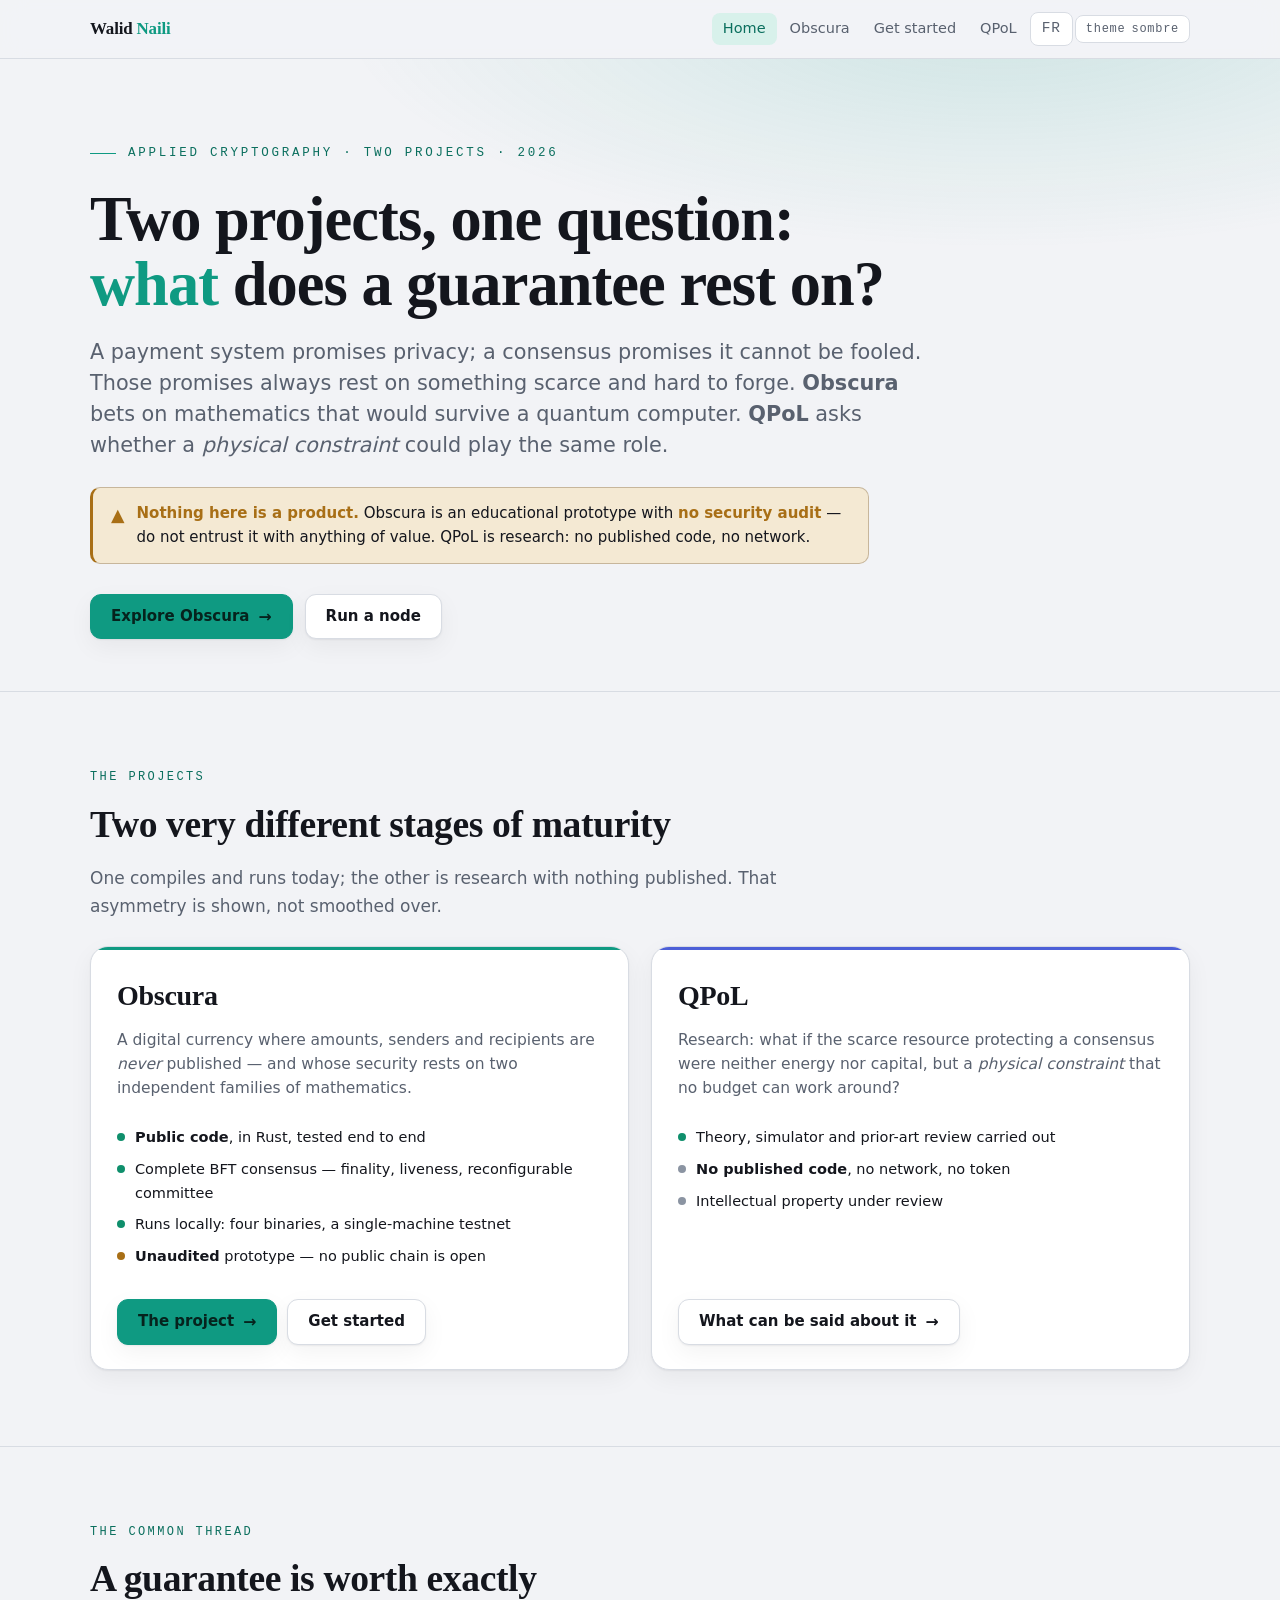
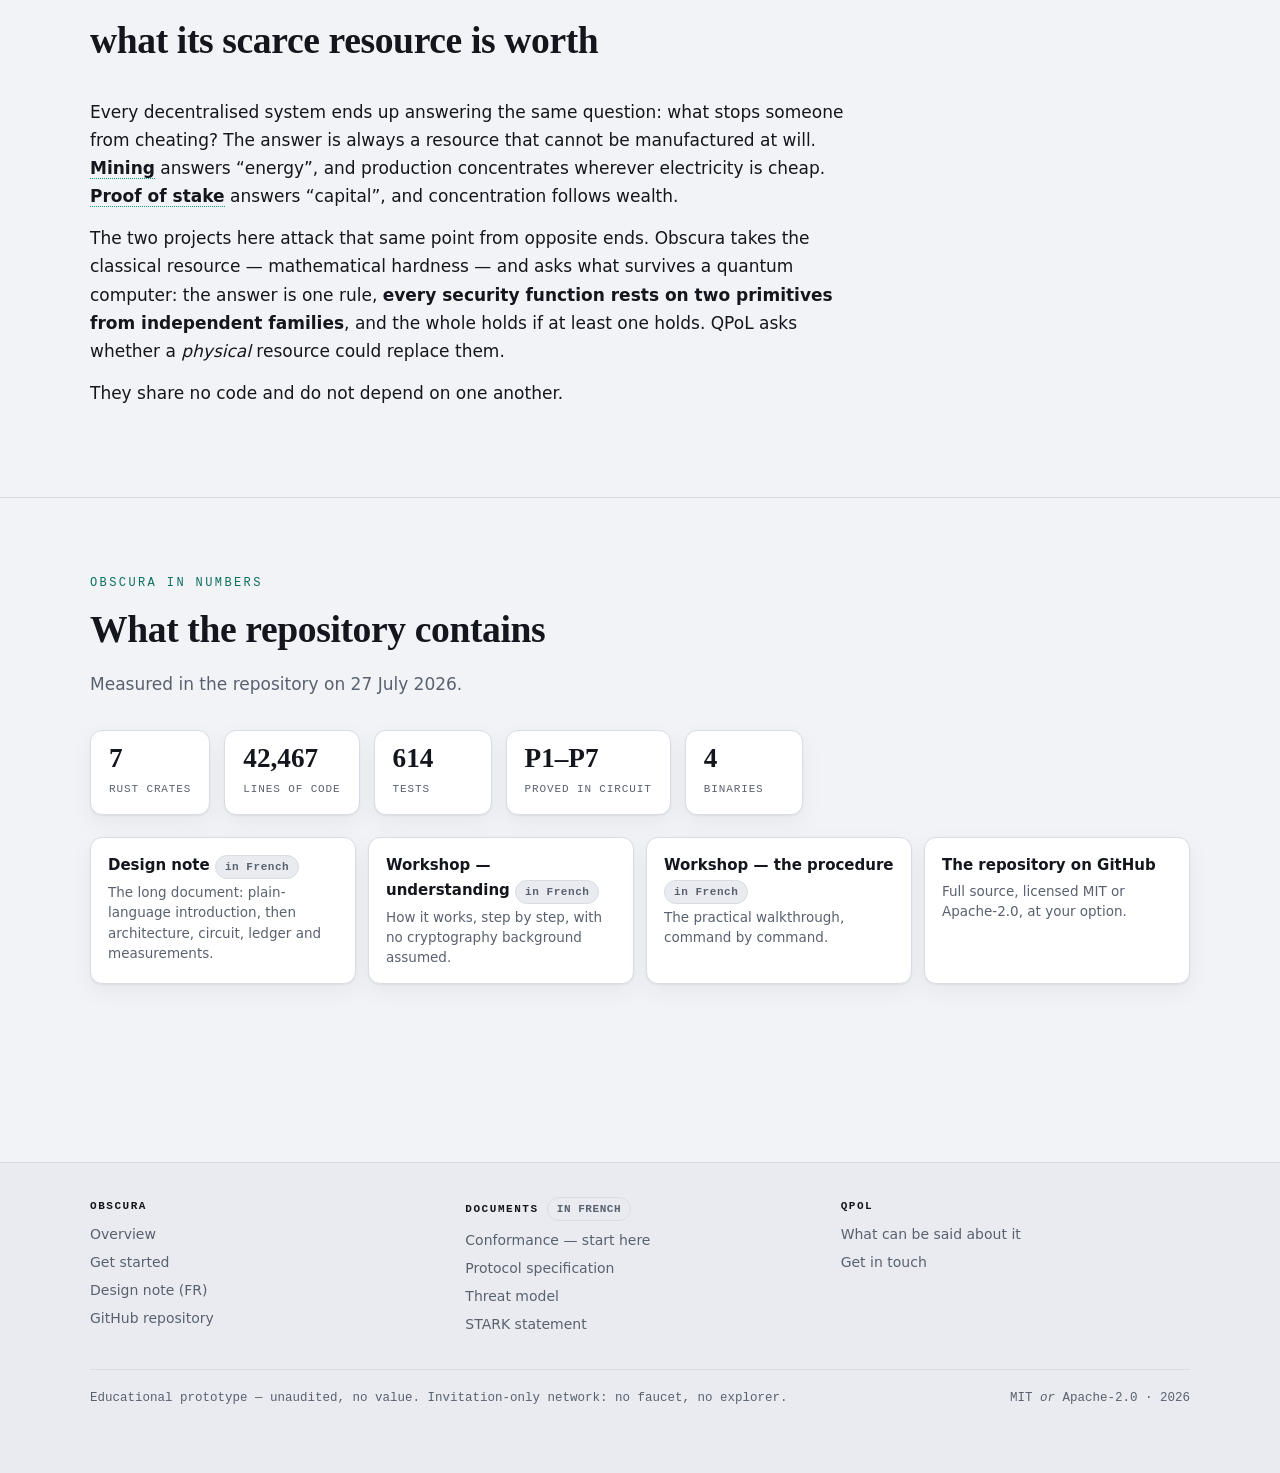
==== docs/en/index.html @ 3b799d0d "feat(site): version anglaise et bascule de langue Quatre pages en/ (index, obscura, start, qpol) et " ====
<!doctype html>
<html lang="en">
<head>
<meta charset="utf-8">
<meta name="viewport" content="width=device-width, initial-scale=1">
<title>Walid Naili — Obscura &amp; QPoL, applied cryptography</title>
<meta name="description" content="Two applied-cryptography projects: Obscura, a prototype post-quantum currency designed for privacy (Rust, public code); QPoL, research into the scarce resource that protects a consensus.">
<meta name="color-scheme" content="light dark">
<link rel="alternate" hreflang="fr" href="../index.html">
<link rel="alternate" hreflang="en" href="index.html">
<link rel="stylesheet" href="../assets/site.css">
</head>
<body>

<a class="skip" href="#content">Skip to content</a>

<div class="topbar">
  <div class="shell">
    <a class="brand" href="index.html">Walid <span>Naili</span></a>
    <nav class="topnav" aria-label="Main navigation">
      <a href="index.html" aria-current="page">Home</a>
      <a href="obscura.html">Obscura</a>
      <a href="start.html">Get started</a>
      <a href="qpol.html">QPoL</a>
      <a class="ctrl" href="../index.html" hreflang="fr" lang="fr">FR</a>
      <button type="button" class="ctrl" data-theme-toggle aria-pressed="false">
        theme <span data-theme-label>dark</span>
      </button>
    </nav>
  </div>
</div>

<header class="hero">
  <div class="shell">
    <p class="eyebrow rise">Applied cryptography &middot; Two projects &middot; 2026</p>
    <h1 class="title serif rise">Two projects, one question: <em>what</em> does a guarantee rest on?</h1>
    <p class="lede rise">
      A payment system promises privacy; a consensus promises it cannot be fooled. Those
      promises always rest on something scarce and hard to forge. <strong>Obscura</strong>
      bets on mathematics that would survive a quantum computer. <strong>QPoL</strong> asks
      whether a <em>physical constraint</em> could play the same role.
    </p>
    <div class="warn rise">
      <span class="ico" aria-hidden="true">▲</span>
      <p>
        <strong>Nothing here is a product.</strong> Obscura is an educational prototype with
        <strong>no security audit</strong> — do not entrust it with anything of value.
        QPoL is research: no published code, no network.
      </p>
    </div>
    <div class="cta-row rise">
      <a class="btn primary" href="obscura.html">Explore Obscura <span class="arr" aria-hidden="true">→</span></a>
      <a class="btn" href="start.html">Run a node</a>
    </div>
  </div>
</header>

<main id="content">

<section class="band">
  <div class="shell">
    <div class="band-head">
      <div class="k">The projects</div>
      <h2 class="serif">Two very different stages of maturity</h2>
      <p class="sub">
        One compiles and runs today; the other is research with nothing published.
        That asymmetry is shown, not smoothed over.
      </p>
    </div>

    <div class="projects">

      <article class="project">
        <h3 class="serif">Obscura</h3>
        <p class="tagline">
          A digital currency where amounts, senders and recipients are <em>never</em>
          published — and whose security rests on two independent families of mathematics.
        </p>
        <ul class="facts">
          <li><span class="dot done" aria-hidden="true"></span><span><strong>Public code</strong>, in Rust, tested end to end</span></li>
          <li><span class="dot done" aria-hidden="true"></span><span>Complete BFT consensus — finality, liveness, reconfigurable committee</span></li>
          <li><span class="dot done" aria-hidden="true"></span><span>Runs locally: four binaries, a single-machine testnet</span></li>
          <li><span class="dot attn" aria-hidden="true"></span><span><strong>Unaudited</strong> prototype — no public chain is open</span></li>
        </ul>
        <div class="foot">
          <a class="btn primary" href="obscura.html">The project <span class="arr" aria-hidden="true">→</span></a>
          <a class="btn" href="start.html">Get started</a>
        </div>
      </article>

      <article class="project qpol-scope">
        <h3 class="serif">QPoL</h3>
        <p class="tagline">
          Research: what if the scarce resource protecting a consensus were neither energy
          nor capital, but a <em>physical constraint</em> that no budget can work around?
        </p>
        <ul class="facts">
          <li><span class="dot done" aria-hidden="true"></span><span>Theory, simulator and prior-art review carried out</span></li>
          <li><span class="dot todo" aria-hidden="true"></span><span><strong>No published code</strong>, no network, no token</span></li>
          <li><span class="dot todo" aria-hidden="true"></span><span>Intellectual property under review</span></li>
        </ul>
        <div class="foot">
          <a class="btn" href="qpol.html">What can be said about it <span class="arr" aria-hidden="true">→</span></a>
        </div>
      </article>

    </div>
  </div>
</section>

<section class="band">
  <div class="shell">
    <div class="band-head">
      <div class="k">The common thread</div>
      <h2 class="serif">A guarantee is worth exactly what its scarce resource is worth</h2>
    </div>
    <div class="col">
      <p>
        Every decentralised system ends up answering the same question: what stops someone
        from cheating? The answer is always a resource that cannot be manufactured at will.
        <em class="term">Mining</em> answers “energy”, and production concentrates wherever
        electricity is cheap. <em class="term">Proof of stake</em> answers “capital”, and
        concentration follows wealth.
      </p>
      <p>
        The two projects here attack that same point from opposite ends. Obscura takes the
        classical resource — mathematical hardness — and asks what survives a quantum
        computer: the answer is one rule, <strong>every security function rests on two
        primitives from independent families</strong>, and the whole holds if at least one
        holds. QPoL asks whether a <em>physical</em> resource could replace them.
      </p>
      <p>
        They share no code and do not depend on one another.
      </p>
    </div>
  </div>
</section>

<section class="band">
  <div class="shell">
    <div class="band-head">
      <div class="k">Obscura in numbers</div>
      <h2 class="serif">What the repository contains</h2>
      <p class="sub">Measured in the repository on 27 July 2026.</p>
    </div>
    <div class="stat-row">
      <div class="stat"><b>7</b><span>Rust crates</span></div>
      <div class="stat"><b>42,467</b><span>lines of code</span></div>
      <div class="stat"><b>614</b><span>tests</span></div>
      <div class="stat"><b>P1–P7</b><span>proved in circuit</span></div>
      <div class="stat"><b>4</b><span>binaries</span></div>
    </div>
    <div class="linklist">
      <a href="../obscura-overview.html">
        <span class="n">Design note <span class="tag">in French</span></span>
        <span class="d">The long document: plain-language introduction, then architecture, circuit, ledger and measurements.</span>
      </a>
      <a href="../obscura-atelier.html">
        <span class="n">Workshop — understanding <span class="tag">in French</span></span>
        <span class="d">How it works, step by step, with no cryptography background assumed.</span>
      </a>
      <a href="../obscura-atelier-pratique.html">
        <span class="n">Workshop — the procedure <span class="tag">in French</span></span>
        <span class="d">The practical walkthrough, command by command.</span>
      </a>
      <a href="https://github.com/nailiwalid-del/obscura">
        <span class="n">The repository on GitHub</span>
        <span class="d">Full source, licensed MIT or Apache-2.0, at your option.</span>
      </a>
    </div>
  </div>
</section>

</main>

<footer class="footer">
  <div class="shell">
    <div class="cols">
      <div>
        <h5>Obscura</h5>
        <ul>
          <li><a href="obscura.html">Overview</a></li>
          <li><a href="start.html">Get started</a></li>
          <li><a href="../obscura-overview.html">Design note (FR)</a></li>
          <li><a href="https://github.com/nailiwalid-del/obscura">GitHub repository</a></li>
        </ul>
      </div>
      <div>
        <h5>Documents <span class="tag">in French</span></h5>
        <ul>
          <li><a href="https://github.com/nailiwalid-del/obscura/blob/master/docs/CONFORMITE.md">Conformance — start here</a></li>
          <li><a href="https://github.com/nailiwalid-del/obscura/blob/master/docs/PROTOCOL.md">Protocol specification</a></li>
          <li><a href="https://github.com/nailiwalid-del/obscura/blob/master/docs/THREAT_MODEL.md">Threat model</a></li>
          <li><a href="https://github.com/nailiwalid-del/obscura/blob/master/docs/STARK_STATEMENT.md">STARK statement</a></li>
        </ul>
      </div>
      <div>
        <h5>QPoL</h5>
        <ul>
          <li><a href="qpol.html">What can be said about it</a></li>
          <li><a href="https://github.com/nailiwalid-del">Get in touch</a></li>
        </ul>
      </div>
    </div>
    <div class="bottom">
      <span class="mono">Educational prototype — unaudited, no value. Invitation-only network: no faucet, no explorer.</span>
      <span class="mono">MIT <em>or</em> Apache-2.0 &middot; <span data-year>2026</span></span>
    </div>
  </div>
</footer>

<script src="../assets/site.js"></script>
</body>
</html>
---- docs/assets/site.css ----
/* ============================================================================
   Site vitrine Obscura + QPoL — feuille partagée.

   Les jetons (couleurs, typo, ombres) sont REPRIS de docs/obscura-overview.html
   pour qu'un visiteur qui passe du site à l'overview ne change pas d'univers
   visuel. Ne pas les diverger sans changer les deux.

   Aucune dépendance externe : polices système uniquement, aucun CDN, aucun
   @import distant. Le site doit s'ouvrir en file:// comme en https://.
   ========================================================================= */

:root{
  --ink:#14161d; --paper:#f2f3f6; --surface:#ffffff; --surface-2:#e9ebf0;
  --muted:#59616f; --line:#d8dce3; --accent:#0f9a82; --accent-ink:#0b6f5e;
  --accent-soft:#d8f1eb; --secret:#a86f16; --secret-soft:#f4e9d3;
  --done:#0f8f6c; --pending:#8b94a2; --code-bg:#eef1f5;
  --shadow:0 1px 2px rgba(20,22,29,.06),0 8px 24px rgba(20,22,29,.05);
  /* QPoL — teinte FROIDE, volontairement distincte du teal d'Obscura :
     les deux projets ne partagent aucun code, la couleur ne doit pas
     laisser croire que QPoL est un module d'Obscura. */
  --qpol:#4c5fd7; --qpol-ink:#3547b8; --qpol-soft:#e0e4fb;
  --on-accent:#06231d; --on-qpol:#ffffff;
}
@media (prefers-color-scheme:dark){
  :root{
    --ink:#e7eaf1; --paper:#0c0e13; --surface:#14171f; --surface-2:#1b1f2a;
    --muted:#98a2b2; --line:#272c38; --accent:#2fd0b0; --accent-ink:#54e0c4;
    --accent-soft:#123029; --secret:#e2ac52; --secret-soft:#2b2415;
    --done:#33c99a; --pending:#69727f; --code-bg:#161a22;
    --shadow:0 1px 2px rgba(0,0,0,.4),0 10px 30px rgba(0,0,0,.35);
    --qpol:#8b9bff; --qpol-ink:#a6b2ff; --qpol-soft:#1a1e3a;
    --on-accent:#06231d; --on-qpol:#0a0d1f;
  }
}
:root[data-theme="light"]{
  --ink:#14161d; --paper:#f2f3f6; --surface:#ffffff; --surface-2:#e9ebf0;
  --muted:#59616f; --line:#d8dce3; --accent:#0f9a82; --accent-ink:#0b6f5e;
  --accent-soft:#d8f1eb; --secret:#a86f16; --secret-soft:#f4e9d3;
  --done:#0f8f6c; --pending:#8b94a2; --code-bg:#eef1f5;
  --shadow:0 1px 2px rgba(20,22,29,.06),0 8px 24px rgba(20,22,29,.05);
  --qpol:#4c5fd7; --qpol-ink:#3547b8; --qpol-soft:#e0e4fb;
  --on-accent:#06231d; --on-qpol:#ffffff;
}
:root[data-theme="dark"]{
  --ink:#e7eaf1; --paper:#0c0e13; --surface:#14171f; --surface-2:#1b1f2a;
  --muted:#98a2b2; --line:#272c38; --accent:#2fd0b0; --accent-ink:#54e0c4;
  --accent-soft:#123029; --secret:#e2ac52; --secret-soft:#2b2415;
  --done:#33c99a; --pending:#69727f; --code-bg:#161a22;
  --shadow:0 1px 2px rgba(0,0,0,.4),0 10px 30px rgba(0,0,0,.35);
  --qpol:#8b9bff; --qpol-ink:#a6b2ff; --qpol-soft:#1a1e3a;
    --on-accent:#06231d; --on-qpol:#0a0d1f;
}

/* Portée QPoL : bascule l'accent local sans dupliquer les composants. */
.qpol-scope{--accent:var(--qpol); --accent-ink:var(--qpol-ink); --accent-soft:var(--qpol-soft); --on-accent:var(--on-qpol)}

*{box-sizing:border-box}
html{scroll-behavior:smooth}
@media (prefers-reduced-motion:reduce){html{scroll-behavior:auto}}
body{
  margin:0; background:var(--paper); color:var(--ink); min-height:100vh;
  font-family:-apple-system,system-ui,"Segoe UI",Roboto,sans-serif;
  font-size:17px; line-height:1.65; -webkit-font-smoothing:antialiased;
}
.serif{font-family:Georgia,"Iowan Old Style","Times New Roman",serif}
.mono{font-family:ui-monospace,"SF Mono","Cascadia Code",Menlo,Consolas,monospace}
.shell{max-width:1180px; margin:0 auto; padding:0 clamp(18px,4vw,40px)}
.col{max-width:70ch}
img{max-width:100%; height:auto}

a{color:var(--accent-ink)}
a:hover{text-decoration-thickness:2px}
:focus-visible{outline:2px solid var(--accent); outline-offset:2px; border-radius:3px}

/* Saut au contenu — premier élément focusable, invisible jusqu'au focus. */
.skip{
  position:absolute; left:-9999px; top:0; z-index:100;
  background:var(--surface); color:var(--ink); padding:10px 16px;
  border:1px solid var(--accent); border-radius:0 0 10px 0;
}
.skip:focus{left:0}

/* ---------------------------------------------------------------- chrome -- */
.topbar{
  position:sticky; top:0; z-index:50;
  background:color-mix(in srgb,var(--paper) 88%,transparent);
  backdrop-filter:saturate(180%) blur(12px);
  border-bottom:1px solid var(--line);
}
.topbar .shell{display:flex; align-items:center; gap:18px; min-height:58px; flex-wrap:wrap}
.brand{
  font-family:Georgia,serif; font-weight:700; font-size:1.06rem;
  text-decoration:none; color:var(--ink); letter-spacing:-.01em; margin-right:2px;
}
.brand span{color:var(--accent)}
.topnav{display:flex; gap:2px; flex-wrap:wrap; margin-left:auto; align-items:center}
.topnav a{
  text-decoration:none; color:var(--muted); font-size:14.5px;
  padding:7px 11px; border-radius:8px; line-height:1.2;
}
.topnav a:hover{color:var(--ink); background:var(--surface-2)}
.topnav a[aria-current="page"]{color:var(--accent-ink); background:var(--accent-soft)}
.topnav a.off{color:var(--pending); cursor:default}
.topnav a.off:hover{background:transparent; color:var(--pending)}

.ctrl{
  font-family:ui-monospace,Menlo,monospace; font-size:12px; letter-spacing:.06em;
  background:var(--surface); color:var(--muted); border:1px solid var(--line);
  border-radius:8px; padding:6px 10px; cursor:pointer; line-height:1.2;
  text-decoration:none; display:inline-flex; align-items:center; gap:6px;
}
.ctrl:hover{color:var(--ink); border-color:var(--accent)}

/* ------------------------------------------------------------------ hero -- */
header.hero{
  border-bottom:1px solid var(--line);
  background:
    radial-gradient(1100px 400px at 78% -8%, color-mix(in srgb, var(--accent) 16%, transparent), transparent 60%),
    var(--paper);
}
.hero .shell{padding-top:clamp(40px,8vw,84px); padding-bottom:clamp(32px,5vw,52px)}
.eyebrow{
  font-family:ui-monospace,Menlo,monospace; font-size:12.5px; letter-spacing:.22em;
  text-transform:uppercase; color:var(--accent-ink); margin:0 0 22px;
  display:flex; align-items:center; gap:12px;
}
.eyebrow::before{content:""; width:26px; height:1px; background:var(--accent); flex:none}
h1.title{
  font-family:Georgia,serif; font-weight:700; letter-spacing:-.015em;
  font-size:clamp(2.1rem,5.6vw,3.9rem); line-height:1.05; margin:0; text-wrap:balance;
}
h1.title em{font-style:normal; color:var(--accent)}
.lede{
  font-size:clamp(1.06rem,2.1vw,1.3rem); color:var(--muted);
  max-width:64ch; margin:20px 0 0; line-height:1.5;
}

/* Bandeau d'avertissement — en HERO, jamais en pied de page. C'est une
   contrainte de cadrage (prototype non audité), pas une décoration. */
.warn{
  display:flex; gap:12px; align-items:flex-start; margin:26px 0 0;
  background:var(--secret-soft); border:1px solid color-mix(in srgb,var(--secret) 35%,var(--line));
  border-left:3px solid var(--secret); border-radius:10px; padding:14px 18px;
  max-width:72ch;
}
.warn .ico{color:var(--secret); font-size:1.1rem; line-height:1.5; flex:none}
.warn p{margin:0; font-size:15px; line-height:1.55}
.warn strong{color:var(--secret)}

.stat-row{display:flex; flex-wrap:wrap; gap:14px; margin-top:32px}
.stat{background:var(--surface); border:1px solid var(--line); border-radius:12px; padding:14px 18px; box-shadow:var(--shadow); min-width:118px}
.stat b{display:block; font-family:Georgia,serif; font-size:1.7rem; line-height:1; font-variant-numeric:tabular-nums}
.stat span{font-family:ui-monospace,Menlo,monospace; font-size:11px; letter-spacing:.08em; text-transform:uppercase; color:var(--muted)}
.stat small{font-size:.5em; font-family:-apple-system,system-ui,sans-serif}

.cta-row{display:flex; flex-wrap:wrap; gap:12px; margin-top:30px}
.btn{
  display:inline-flex; align-items:center; gap:9px; text-decoration:none;
  border-radius:11px; padding:12px 20px; font-size:15px; font-weight:600;
  border:1px solid var(--line); background:var(--surface); color:var(--ink);
  box-shadow:var(--shadow); line-height:1.3;
}
.btn:hover{border-color:var(--accent)}
/* La couleur du TEXTE sur fond accentué suit la palette, elle n'est pas figée :
   le teal d'Obscura est clair et veut de l'encre sombre, l'indigo de QPoL est
   sombre et veut du blanc. Un `color` en dur ici tombait à 3,1:1 sur QPoL. */
.btn.primary{background:var(--accent); border-color:var(--accent); color:var(--on-accent)}
.btn.primary:hover{filter:brightness(1.06)}
.btn .arr{font-size:1.05em; line-height:1}

/* ----------------------------------------------------------------- corps -- */
main{padding-bottom:80px; min-width:0}
section.band{padding:clamp(44px,7vw,76px) 0; border-bottom:1px solid var(--line)}
section.band:last-of-type{border-bottom:none}
.band-head{margin-bottom:26px; max-width:72ch}
.band-head .k{font-family:ui-monospace,Menlo,monospace; font-size:12px; letter-spacing:.2em; text-transform:uppercase; color:var(--accent-ink)}
.band-head h2{font-family:Georgia,serif; font-weight:700; font-size:clamp(1.6rem,3.6vw,2.35rem); margin:.15em 0 0; letter-spacing:-.01em; text-wrap:balance}
.band-head .sub{color:var(--muted); margin:.5em 0 0; max-width:66ch}

h3{font-family:Georgia,serif; font-weight:700; font-size:1.4rem; margin:40px 0 4px; letter-spacing:-.01em; scroll-margin-top:74px}
h4{font-size:1.05rem; margin:24px 0 2px; font-weight:650}
p{margin:14px 0}
ul,ol{padding-left:1.3em} li{margin:7px 0}
.col p,.col ul,.col ol{max-width:70ch}
em.term{font-style:normal; font-weight:600; color:var(--ink); border-bottom:1.5px dotted var(--accent)}
code{font-family:ui-monospace,Menlo,monospace; font-size:.86em; background:var(--code-bg); padding:.12em .4em; border-radius:5px; border:1px solid var(--line)}

/* --------------------------------------------------------------- cartes --- */
.cards{display:grid; grid-template-columns:repeat(auto-fit,minmax(min(230px,100%),1fr)); gap:16px; margin:24px 0}
.card{background:var(--surface); border:1px solid var(--line); border-radius:14px; padding:20px; box-shadow:var(--shadow)}
.card .ico{font-size:1.5rem; line-height:1}
.card h4{margin:12px 0 2px; font-family:Georgia,serif; font-size:1.15rem}
.card p{margin:6px 0 0; font-size:15px; color:var(--muted); line-height:1.55}

/* Carte de projet — l'élément central du hub. */
.projects{display:grid; grid-template-columns:repeat(auto-fit,minmax(min(300px,100%),1fr)); gap:22px; margin:8px 0 0}
.project{
  position:relative; display:flex; flex-direction:column;
  background:var(--surface); border:1px solid var(--line); border-radius:18px;
  padding:26px 26px 24px; box-shadow:var(--shadow); overflow:hidden;
}
.project::before{content:""; position:absolute; inset:0 0 auto 0; height:3px; background:var(--accent)}
.project h3{margin:0; font-size:1.75rem}
.project .tagline{color:var(--muted); margin:8px 0 0; font-size:15.5px; line-height:1.55}
.project .facts{list-style:none; padding:0; margin:18px 0 0}
.project .facts li{display:flex; gap:10px; align-items:baseline; font-size:14.5px; margin:8px 0}
.project .facts .dot{width:8px; height:8px; border-radius:50%; flex:none; transform:translateY(-1px)}
.project .foot{margin-top:auto; padding-top:22px; display:flex; gap:10px; flex-wrap:wrap}

/* -------------------------------------------------------------- callouts -- */
.callout{border:1px solid var(--line); border-left:3px solid var(--accent); background:var(--surface); border-radius:10px; padding:16px 20px; margin:22px 0; box-shadow:var(--shadow); max-width:72ch}
.callout.secret{border-left-color:var(--secret)}
.callout .lab{font-family:ui-monospace,Menlo,monospace; font-size:11px; letter-spacing:.14em; text-transform:uppercase; color:var(--accent-ink); display:block; margin-bottom:6px}
.callout.secret .lab{color:var(--secret)}
.callout p:first-of-type{margin-top:0} .callout p:last-child{margin-bottom:0}

/* ------------------------------------------------------------------ code -- */
.cmd{position:relative; margin:18px 0; max-width:none}
.cmd-head{
  display:flex; align-items:center; gap:10px; justify-content:space-between;
  background:var(--surface-2); border:1px solid var(--line); border-bottom:none;
  border-radius:12px 12px 0 0; padding:8px 12px 8px 15px;
}
.cmd-head .t{font-family:ui-monospace,Menlo,monospace; font-size:11.5px; letter-spacing:.1em; text-transform:uppercase; color:var(--muted)}
.cmd pre{
  margin:0; overflow-x:auto; background:var(--code-bg);
  border:1px solid var(--line); border-radius:0 0 12px 12px;
  padding:16px 18px; font-size:13.6px; line-height:1.65;
}
.cmd pre code{background:none; border:none; padding:0; font-size:inherit; white-space:pre}
.cmd pre .c{color:var(--muted)}                   /* commentaire */
.cmd pre .p{color:var(--accent-ink); font-weight:600} /* nom de binaire */
.copy{
  font-family:ui-monospace,Menlo,monospace; font-size:11px; letter-spacing:.06em;
  background:var(--surface); color:var(--muted); border:1px solid var(--line);
  border-radius:7px; padding:5px 10px; cursor:pointer; flex:none;
}
.copy:hover{color:var(--accent-ink); border-color:var(--accent)}
.copy[data-done="1"]{color:var(--done); border-color:var(--done)}

/* --------------------------------------------------------------- tableau -- */
.tbl-wrap{overflow-x:auto; margin:22px 0; border:1px solid var(--line); border-radius:12px; box-shadow:var(--shadow)}
table{border-collapse:collapse; width:100%; font-size:14.5px; background:var(--surface)}
th,td{text-align:left; padding:11px 15px; border-bottom:1px solid var(--line); vertical-align:top}
th{font-family:ui-monospace,Menlo,monospace; font-size:11px; letter-spacing:.08em; text-transform:uppercase; color:var(--muted); background:var(--surface-2)}
tr:last-child td{border-bottom:none}
td code{white-space:nowrap}

/* ---------------------------------------------------------------- limites -- */
.limits{counter-reset:lim; margin:24px 0; display:grid; gap:14px}
.limit{
  position:relative; background:var(--surface); border:1px solid var(--line);
  border-radius:13px; padding:18px 20px 18px 58px; box-shadow:var(--shadow); max-width:74ch;
}
.limit::before{
  counter-increment:lim; content:counter(lim);
  position:absolute; left:18px; top:18px;
  font-family:Georgia,serif; font-size:1.3rem; font-weight:700; line-height:1;
  color:var(--secret); width:26px; text-align:center;
}
.limit h4{margin:0 0 4px; font-size:1.02rem}
.limit p{margin:0; font-size:14.8px; color:var(--muted); line-height:1.6}
.limit p + p{margin-top:8px}

/* ------------------------------------------------------------------ tags -- */
.tag{display:inline-block; font-family:ui-monospace,Menlo,monospace; font-size:11px; padding:2px 9px; border-radius:20px; border:1px solid var(--line); background:var(--surface-2); color:var(--muted); letter-spacing:.05em}
.tag.ok{color:var(--done); border-color:color-mix(in srgb,var(--done) 40%,var(--line))}
.tag.wip{color:var(--secret); border-color:color-mix(in srgb,var(--secret) 40%,var(--line))}
.dot{width:9px; height:9px; border-radius:50%; flex:none; display:inline-block}
.dot.done{background:var(--done)} .dot.todo{background:var(--pending)}
/* `attn`, PAS `warn` : `.warn` est le bandeau d'avertissement du hero
   (display:flex + padding) et écraserait la taille de la pastille. */
.dot.attn{background:var(--secret)}

.steps{counter-reset:st; list-style:none; padding:0; margin:24px 0; display:grid; gap:0}
/* min-width:0 — un élément de grille vaut `min-width:auto` par défaut et refuse
   donc de descendre sous la taille min-content de son contenu. Sans ça, un bloc
   de commande long élargit la ligne et fait défiler LA PAGE au lieu du bloc. */
.steps > li{position:relative; padding:0 0 26px 42px; border-left:2px solid var(--line); margin:0; min-width:0}
.steps > li > *{min-width:0}
.steps > li:last-child{border-left-color:transparent; padding-bottom:0}
.steps > li::before{
  counter-increment:st; content:counter(st);
  position:absolute; left:-15px; top:-2px; width:28px; height:28px;
  border-radius:50%; background:var(--surface); border:1px solid var(--accent);
  color:var(--accent-ink); font-family:ui-monospace,Menlo,monospace; font-size:12.5px;
  display:flex; align-items:center; justify-content:center; font-weight:700;
}
.steps > li h4{margin:0 0 2px; font-size:1.06rem}
.steps > li > p{margin:6px 0}

/* ----------------------------------------------------------------- liens -- */
.linklist{display:grid; grid-template-columns:repeat(auto-fit,minmax(min(250px,100%),1fr)); gap:12px; margin:22px 0}
.linklist a{
  display:block; text-decoration:none; background:var(--surface);
  border:1px solid var(--line); border-radius:12px; padding:15px 17px; box-shadow:var(--shadow);
}
.linklist a:hover{border-color:var(--accent)}
.linklist .n{display:block; color:var(--ink); font-weight:650; font-size:15px}
.linklist .d{display:block; color:var(--muted); font-size:13.5px; margin-top:3px; line-height:1.5}

/* ------------------------------------------------------------------ pied -- */
.footer{border-top:1px solid var(--line); padding:34px 0 64px; color:var(--muted); font-size:14px; background:var(--surface-2)}
.footer .cols{display:grid; grid-template-columns:repeat(auto-fit,minmax(min(210px,100%),1fr)); gap:26px}
.footer h5{margin:0 0 8px; font-family:ui-monospace,Menlo,monospace; font-size:11px; letter-spacing:.14em; text-transform:uppercase; color:var(--ink); font-weight:600}
.footer ul{list-style:none; padding:0; margin:0}
.footer li{margin:5px 0}
.footer a{color:var(--muted); text-decoration:none}
.footer a:hover{color:var(--accent-ink); text-decoration:underline}
.footer .bottom{margin-top:28px; padding-top:18px; border-top:1px solid var(--line); display:flex; gap:14px; flex-wrap:wrap; align-items:center; justify-content:space-between}
.footer .mono{font-size:12.5px}

/* ---------------------------------------------------------------- motion -- */
/* Une seule orchestration au chargement : révélation décalée du hero.
   Rien d'autre ne bouge — le reste du site est un document, pas une démo. */
@media (prefers-reduced-motion:no-preference){
  .rise{animation:rise .62s cubic-bezier(.2,.7,.3,1) backwards}
  .rise:nth-child(1){animation-delay:.02s}
  .rise:nth-child(2){animation-delay:.10s}
  .rise:nth-child(3){animation-delay:.18s}
  .rise:nth-child(4){animation-delay:.26s}
  .rise:nth-child(5){animation-delay:.34s}
  @keyframes rise{from{opacity:0; transform:translateY(9px)}to{opacity:1; transform:none}}
  .project{transition:transform .22s ease, border-color .22s ease, box-shadow .22s ease}
  .project:hover{transform:translateY(-3px); border-color:var(--accent)}
  .btn,.linklist a,.copy{transition:border-color .18s ease, background .18s ease, color .18s ease}
}

/* --------------------------------------------------------------- responsive */
@media(max-width:640px){
  body{font-size:16px}
  .topbar .shell{min-height:52px; gap:10px; padding-top:8px; padding-bottom:8px}
  .topnav{width:100%; margin-left:0; order:3}
  .topnav a{padding:6px 9px; font-size:14px}
  .project{padding:22px 20px}
  .limit{padding:16px 17px 16px 50px}
  .limit::before{left:15px; top:16px}
}

/* ---------------------------------------------------------------- impression */
@media print{
  .topbar,.cta-row,.copy,.skip{display:none}
  body{background:#fff; color:#000; font-size:11pt}
  .project,.card,.callout,.limit,.cmd pre{box-shadow:none}
  section.band{padding:18px 0; break-inside:avoid}
  a[href^="http"]::after{content:" (" attr(href) ")"; font-size:.8em; color:#555}
}
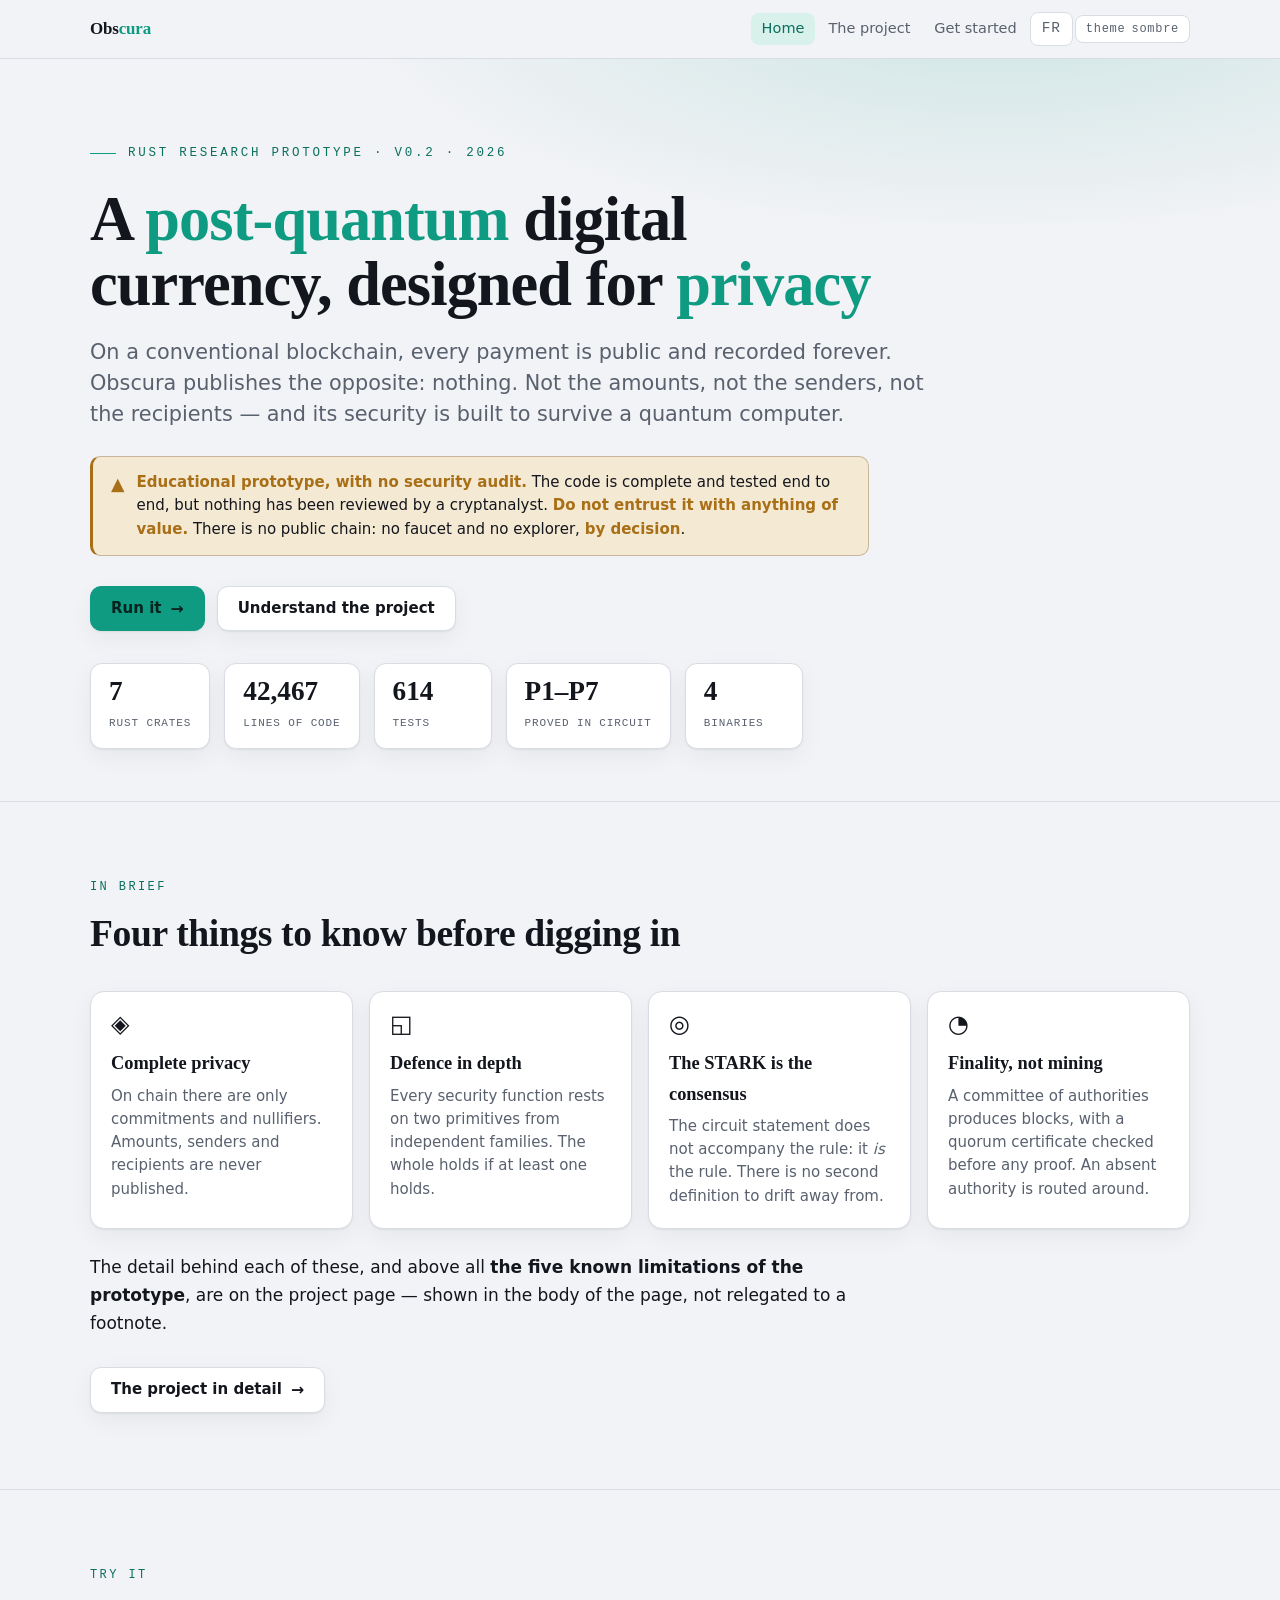
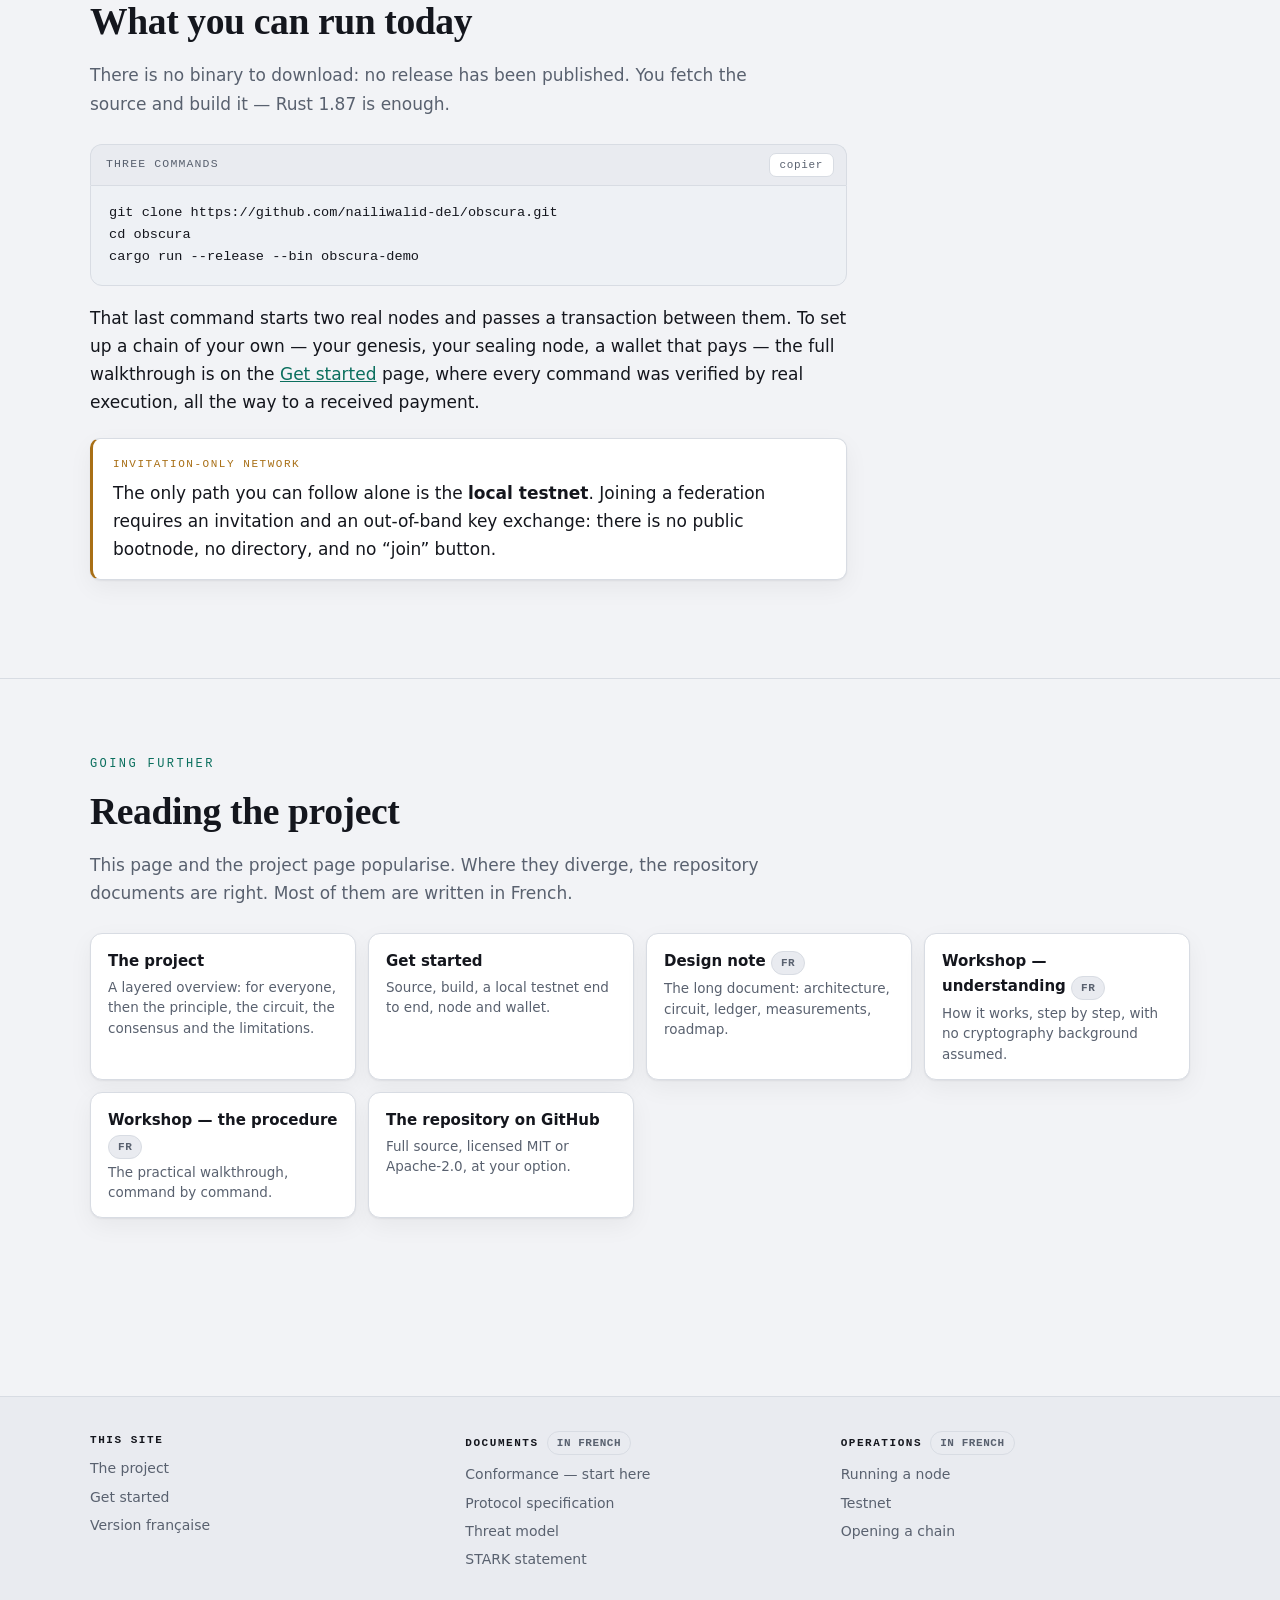
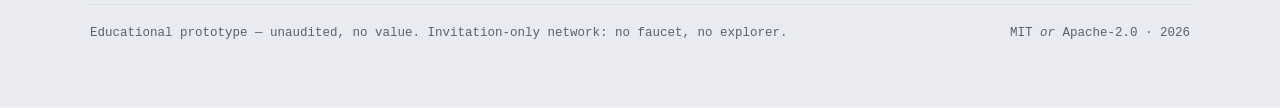
==== commit 7a4b3a81: "feat(site): variante publiable — Obscura seul, sans QPoL Dérivée de `site-vitrine` pour pouvoir publ" ====
--- a/docs/en/index.html
+++ b/docs/en/index.html
@@ -3,8 +3,8 @@
 <head>
 <meta charset="utf-8">
 <meta name="viewport" content="width=device-width, initial-scale=1">
-<title>Walid Naili — Obscura &amp; QPoL, applied cryptography</title>
-<meta name="description" content="Two applied-cryptography projects: Obscura, a prototype post-quantum currency designed for privacy (Rust, public code); QPoL, research into the scarce resource that protects a consensus.">
+<title>Obscura — a post-quantum digital currency designed for privacy</title>
+<meta name="description" content="Obscura: a Rust prototype of a digital currency where amounts, senders and recipients are never published, built on defence in depth and a STARK circuit that defines the consensus.">
 <meta name="color-scheme" content="light dark">
 <link rel="alternate" hreflang="fr" href="../index.html">
 <link rel="alternate" hreflang="en" href="index.html">
@@ -16,12 +16,11 @@
 
 <div class="topbar">
   <div class="shell">
-    <a class="brand" href="index.html">Walid <span>Naili</span></a>
+    <a class="brand" href="index.html">Obs<span>cura</span></a>
     <nav class="topnav" aria-label="Main navigation">
       <a href="index.html" aria-current="page">Home</a>
-      <a href="obscura.html">Obscura</a>
+      <a href="obscura.html">The project</a>
       <a href="start.html">Get started</a>
-      <a href="qpol.html">QPoL</a>
       <a class="ctrl" href="../index.html" hreflang="fr" lang="fr">FR</a>
       <button type="button" class="ctrl" data-theme-toggle aria-pressed="false">
         theme <span data-theme-label>dark</span>
@@ -32,135 +31,155 @@
 
 <header class="hero">
   <div class="shell">
-    <p class="eyebrow rise">Applied cryptography &middot; Two projects &middot; 2026</p>
-    <h1 class="title serif rise">Two projects, one question: <em>what</em> does a guarantee rest on?</h1>
+    <p class="eyebrow rise">Rust research prototype &middot; v0.2 &middot; 2026</p>
+    <h1 class="title serif rise">A <em>post-quantum</em> digital currency, designed for <em>privacy</em></h1>
     <p class="lede rise">
-      A payment system promises privacy; a consensus promises it cannot be fooled. Those
-      promises always rest on something scarce and hard to forge. <strong>Obscura</strong>
-      bets on mathematics that would survive a quantum computer. <strong>QPoL</strong> asks
-      whether a <em>physical constraint</em> could play the same role.
+      On a conventional blockchain, every payment is public and recorded forever. Obscura
+      publishes the opposite: nothing. Not the amounts, not the senders, not the recipients —
+      and its security is built to survive a quantum computer.
     </p>
     <div class="warn rise">
       <span class="ico" aria-hidden="true">▲</span>
       <p>
-        <strong>Nothing here is a product.</strong> Obscura is an educational prototype with
-        <strong>no security audit</strong> — do not entrust it with anything of value.
-        QPoL is research: no published code, no network.
+        <strong>Educational prototype, with no security audit.</strong> The code is complete
+        and tested end to end, but nothing has been reviewed by a cryptanalyst.
+        <strong>Do not entrust it with anything of value.</strong> There is no public chain:
+        no faucet and no explorer, <strong>by decision</strong>.
       </p>
     </div>
     <div class="cta-row rise">
-      <a class="btn primary" href="obscura.html">Explore Obscura <span class="arr" aria-hidden="true">→</span></a>
-      <a class="btn" href="start.html">Run a node</a>
-    </div>
-  </div>
-</header>
-
-<main id="content">
-
-<section class="band">
-  <div class="shell">
-    <div class="band-head">
-      <div class="k">The projects</div>
-      <h2 class="serif">Two very different stages of maturity</h2>
-      <p class="sub">
-        One compiles and runs today; the other is research with nothing published.
-        That asymmetry is shown, not smoothed over.
-      </p>
-    </div>
-
-    <div class="projects">
-
-      <article class="project">
-        <h3 class="serif">Obscura</h3>
-        <p class="tagline">
-          A digital currency where amounts, senders and recipients are <em>never</em>
-          published — and whose security rests on two independent families of mathematics.
-        </p>
-        <ul class="facts">
-          <li><span class="dot done" aria-hidden="true"></span><span><strong>Public code</strong>, in Rust, tested end to end</span></li>
-          <li><span class="dot done" aria-hidden="true"></span><span>Complete BFT consensus — finality, liveness, reconfigurable committee</span></li>
-          <li><span class="dot done" aria-hidden="true"></span><span>Runs locally: four binaries, a single-machine testnet</span></li>
-          <li><span class="dot attn" aria-hidden="true"></span><span><strong>Unaudited</strong> prototype — no public chain is open</span></li>
-        </ul>
-        <div class="foot">
-          <a class="btn primary" href="obscura.html">The project <span class="arr" aria-hidden="true">→</span></a>
-          <a class="btn" href="start.html">Get started</a>
-        </div>
-      </article>
-
-      <article class="project qpol-scope">
-        <h3 class="serif">QPoL</h3>
-        <p class="tagline">
-          Research: what if the scarce resource protecting a consensus were neither energy
-          nor capital, but a <em>physical constraint</em> that no budget can work around?
-        </p>
-        <ul class="facts">
-          <li><span class="dot done" aria-hidden="true"></span><span>Theory, simulator and prior-art review carried out</span></li>
-          <li><span class="dot todo" aria-hidden="true"></span><span><strong>No published code</strong>, no network, no token</span></li>
-          <li><span class="dot todo" aria-hidden="true"></span><span>Intellectual property under review</span></li>
-        </ul>
-        <div class="foot">
-          <a class="btn" href="qpol.html">What can be said about it <span class="arr" aria-hidden="true">→</span></a>
-        </div>
-      </article>
-
-    </div>
-  </div>
-</section>
-
-<section class="band">
-  <div class="shell">
-    <div class="band-head">
-      <div class="k">The common thread</div>
-      <h2 class="serif">A guarantee is worth exactly what its scarce resource is worth</h2>
-    </div>
-    <div class="col">
-      <p>
-        Every decentralised system ends up answering the same question: what stops someone
-        from cheating? The answer is always a resource that cannot be manufactured at will.
-        <em class="term">Mining</em> answers “energy”, and production concentrates wherever
-        electricity is cheap. <em class="term">Proof of stake</em> answers “capital”, and
-        concentration follows wealth.
-      </p>
-      <p>
-        The two projects here attack that same point from opposite ends. Obscura takes the
-        classical resource — mathematical hardness — and asks what survives a quantum
-        computer: the answer is one rule, <strong>every security function rests on two
-        primitives from independent families</strong>, and the whole holds if at least one
-        holds. QPoL asks whether a <em>physical</em> resource could replace them.
-      </p>
-      <p>
-        They share no code and do not depend on one another.
-      </p>
-    </div>
-  </div>
-</section>
-
-<section class="band">
-  <div class="shell">
-    <div class="band-head">
-      <div class="k">Obscura in numbers</div>
-      <h2 class="serif">What the repository contains</h2>
-      <p class="sub">Measured in the repository on 27 July 2026.</p>
-    </div>
-    <div class="stat-row">
+      <a class="btn primary" href="start.html">Run it <span class="arr" aria-hidden="true">→</span></a>
+      <a class="btn" href="obscura.html">Understand the project</a>
+    </div>
+    <div class="stat-row rise">
       <div class="stat"><b>7</b><span>Rust crates</span></div>
       <div class="stat"><b>42,467</b><span>lines of code</span></div>
       <div class="stat"><b>614</b><span>tests</span></div>
       <div class="stat"><b>P1–P7</b><span>proved in circuit</span></div>
       <div class="stat"><b>4</b><span>binaries</span></div>
     </div>
+  </div>
+</header>
+
+<main id="content">
+
+<section class="band">
+  <div class="shell">
+    <div class="band-head">
+      <div class="k">In brief</div>
+      <h2 class="serif">Four things to know before digging in</h2>
+    </div>
+    <div class="cards">
+      <div class="card">
+        <div class="ico" aria-hidden="true">◈</div>
+        <h4>Complete privacy</h4>
+        <p>
+          On chain there are only commitments and nullifiers. Amounts, senders and
+          recipients are never published.
+        </p>
+      </div>
+      <div class="card">
+        <div class="ico" aria-hidden="true">◱</div>
+        <h4>Defence in depth</h4>
+        <p>
+          Every security function rests on two primitives from independent families. The
+          whole holds if at least one holds.
+        </p>
+      </div>
+      <div class="card">
+        <div class="ico" aria-hidden="true">◎</div>
+        <h4>The STARK is the consensus</h4>
+        <p>
+          The circuit statement does not accompany the rule: it <em>is</em> the rule. There
+          is no second definition to drift away from.
+        </p>
+      </div>
+      <div class="card">
+        <div class="ico" aria-hidden="true">◔</div>
+        <h4>Finality, not mining</h4>
+        <p>
+          A committee of authorities produces blocks, with a quorum certificate checked
+          before any proof. An absent authority is routed around.
+        </p>
+      </div>
+    </div>
+    <div class="col">
+      <p>
+        The detail behind each of these, and above all <strong>the five known limitations of
+        the prototype</strong>, are on the project page — shown in the body of the page, not
+        relegated to a footnote.
+      </p>
+      <div class="cta-row">
+        <a class="btn" href="obscura.html">The project in detail <span class="arr" aria-hidden="true">→</span></a>
+      </div>
+    </div>
+  </div>
+</section>
+
+<section class="band">
+  <div class="shell">
+    <div class="band-head">
+      <div class="k">Try it</div>
+      <h2 class="serif">What you can run today</h2>
+      <p class="sub">
+        There is no binary to download: no release has been published. You fetch the source
+        and build it — Rust 1.87 is enough.
+      </p>
+    </div>
+    <div class="col">
+      <div class="cmd">
+        <div class="cmd-head"><span class="t">three commands</span></div>
+<pre><code>git clone https://github.com/nailiwalid-del/obscura.git
+cd obscura
+cargo run --release --bin obscura-demo</code></pre>
+      </div>
+      <p>
+        That last command starts two real nodes and passes a transaction between them. To set
+        up a chain of your own — your genesis, your sealing node, a wallet that pays — the
+        full walkthrough is on the <a href="start.html">Get started</a> page, where every
+        command was verified by real execution, all the way to a received payment.
+      </p>
+      <div class="callout secret">
+        <span class="lab">Invitation-only network</span>
+        <p>
+          The only path you can follow alone is the <strong>local testnet</strong>. Joining a
+          federation requires an invitation and an out-of-band key exchange: there is no
+          public bootnode, no directory, and no “join” button.
+        </p>
+      </div>
+    </div>
+  </div>
+</section>
+
+<section class="band">
+  <div class="shell">
+    <div class="band-head">
+      <div class="k">Going further</div>
+      <h2 class="serif">Reading the project</h2>
+      <p class="sub">
+        This page and the project page popularise. Where they diverge, the repository
+        documents are right. Most of them are written in French.
+      </p>
+    </div>
     <div class="linklist">
+      <a href="obscura.html">
+        <span class="n">The project</span>
+        <span class="d">A layered overview: for everyone, then the principle, the circuit, the consensus and the limitations.</span>
+      </a>
+      <a href="start.html">
+        <span class="n">Get started</span>
+        <span class="d">Source, build, a local testnet end to end, node and wallet.</span>
+      </a>
       <a href="../obscura-overview.html">
-        <span class="n">Design note <span class="tag">in French</span></span>
-        <span class="d">The long document: plain-language introduction, then architecture, circuit, ledger and measurements.</span>
+        <span class="n">Design note <span class="tag">FR</span></span>
+        <span class="d">The long document: architecture, circuit, ledger, measurements, roadmap.</span>
       </a>
       <a href="../obscura-atelier.html">
-        <span class="n">Workshop — understanding <span class="tag">in French</span></span>
+        <span class="n">Workshop — understanding <span class="tag">FR</span></span>
         <span class="d">How it works, step by step, with no cryptography background assumed.</span>
       </a>
       <a href="../obscura-atelier-pratique.html">
-        <span class="n">Workshop — the procedure <span class="tag">in French</span></span>
+        <span class="n">Workshop — the procedure <span class="tag">FR</span></span>
         <span class="d">The practical walkthrough, command by command.</span>
       </a>
       <a href="https://github.com/nailiwalid-del/obscura">
@@ -177,12 +196,11 @@
   <div class="shell">
     <div class="cols">
       <div>
-        <h5>Obscura</h5>
+        <h5>This site</h5>
         <ul>
-          <li><a href="obscura.html">Overview</a></li>
+          <li><a href="obscura.html">The project</a></li>
           <li><a href="start.html">Get started</a></li>
-          <li><a href="../obscura-overview.html">Design note (FR)</a></li>
-          <li><a href="https://github.com/nailiwalid-del/obscura">GitHub repository</a></li>
+          <li><a href="../index.html" hreflang="fr" lang="fr">Version française</a></li>
         </ul>
       </div>
       <div>
@@ -195,10 +213,11 @@
         </ul>
       </div>
       <div>
-        <h5>QPoL</h5>
+        <h5>Operations <span class="tag">in French</span></h5>
         <ul>
-          <li><a href="qpol.html">What can be said about it</a></li>
-          <li><a href="https://github.com/nailiwalid-del">Get in touch</a></li>
+          <li><a href="https://github.com/nailiwalid-del/obscura/blob/master/docs/OPERATEUR.md">Running a node</a></li>
+          <li><a href="https://github.com/nailiwalid-del/obscura/blob/master/docs/TESTNET.md">Testnet</a></li>
+          <li><a href="https://github.com/nailiwalid-del/obscura/blob/master/docs/OUVERTURE.md">Opening a chain</a></li>
         </ul>
       </div>
     </div>
--- a/docs/assets/site.css
+++ b/docs/assets/site.css
@@ -1,5 +1,5 @@
 /* ============================================================================
-   Site vitrine Obscura + QPoL — feuille partagée.
+   Site vitrine Obscura — feuille partagée.
 
    Les jetons (couleurs, typo, ombres) sont REPRIS de docs/obscura-overview.html
    pour qu'un visiteur qui passe du site à l'overview ne change pas d'univers
@@ -15,11 +15,7 @@
   --accent-soft:#d8f1eb; --secret:#a86f16; --secret-soft:#f4e9d3;
   --done:#0f8f6c; --pending:#8b94a2; --code-bg:#eef1f5;
   --shadow:0 1px 2px rgba(20,22,29,.06),0 8px 24px rgba(20,22,29,.05);
-  /* QPoL — teinte FROIDE, volontairement distincte du teal d'Obscura :
-     les deux projets ne partagent aucun code, la couleur ne doit pas
-     laisser croire que QPoL est un module d'Obscura. */
-  --qpol:#4c5fd7; --qpol-ink:#3547b8; --qpol-soft:#e0e4fb;
-  --on-accent:#06231d; --on-qpol:#ffffff;
+  --on-accent:#06231d;
 }
 @media (prefers-color-scheme:dark){
   :root{
@@ -28,8 +24,7 @@
     --accent-soft:#123029; --secret:#e2ac52; --secret-soft:#2b2415;
     --done:#33c99a; --pending:#69727f; --code-bg:#161a22;
     --shadow:0 1px 2px rgba(0,0,0,.4),0 10px 30px rgba(0,0,0,.35);
-    --qpol:#8b9bff; --qpol-ink:#a6b2ff; --qpol-soft:#1a1e3a;
-    --on-accent:#06231d; --on-qpol:#0a0d1f;
+    --on-accent:#06231d;
   }
 }
 :root[data-theme="light"]{
@@ -38,8 +33,7 @@
   --accent-soft:#d8f1eb; --secret:#a86f16; --secret-soft:#f4e9d3;
   --done:#0f8f6c; --pending:#8b94a2; --code-bg:#eef1f5;
   --shadow:0 1px 2px rgba(20,22,29,.06),0 8px 24px rgba(20,22,29,.05);
-  --qpol:#4c5fd7; --qpol-ink:#3547b8; --qpol-soft:#e0e4fb;
-  --on-accent:#06231d; --on-qpol:#ffffff;
+  --on-accent:#06231d;
 }
 :root[data-theme="dark"]{
   --ink:#e7eaf1; --paper:#0c0e13; --surface:#14171f; --surface-2:#1b1f2a;
@@ -47,12 +41,8 @@
   --accent-soft:#123029; --secret:#e2ac52; --secret-soft:#2b2415;
   --done:#33c99a; --pending:#69727f; --code-bg:#161a22;
   --shadow:0 1px 2px rgba(0,0,0,.4),0 10px 30px rgba(0,0,0,.35);
-  --qpol:#8b9bff; --qpol-ink:#a6b2ff; --qpol-soft:#1a1e3a;
-    --on-accent:#06231d; --on-qpol:#0a0d1f;
-}
-
-/* Portée QPoL : bascule l'accent local sans dupliquer les composants. */
-.qpol-scope{--accent:var(--qpol); --accent-ink:var(--qpol-ink); --accent-soft:var(--qpol-soft); --on-accent:var(--on-qpol)}
+  --on-accent:#06231d;
+}
 
 *{box-sizing:border-box}
 html{scroll-behavior:smooth}
@@ -161,9 +151,9 @@
   box-shadow:var(--shadow); line-height:1.3;
 }
 .btn:hover{border-color:var(--accent)}
-/* La couleur du TEXTE sur fond accentué suit la palette, elle n'est pas figée :
-   le teal d'Obscura est clair et veut de l'encre sombre, l'indigo de QPoL est
-   sombre et veut du blanc. Un `color` en dur ici tombait à 3,1:1 sur QPoL. */
+/* La couleur du TEXTE sur fond accentué passe par une variable plutôt que d'être
+   figée : le teal veut de l'encre sombre, une palette plus foncée voudrait du
+   blanc. Un `color` en dur ne survit pas à un changement d'accent. */
 .btn.primary{background:var(--accent); border-color:var(--accent); color:var(--on-accent)}
 .btn.primary:hover{filter:brightness(1.06)}
 .btn .arr{font-size:1.05em; line-height:1}
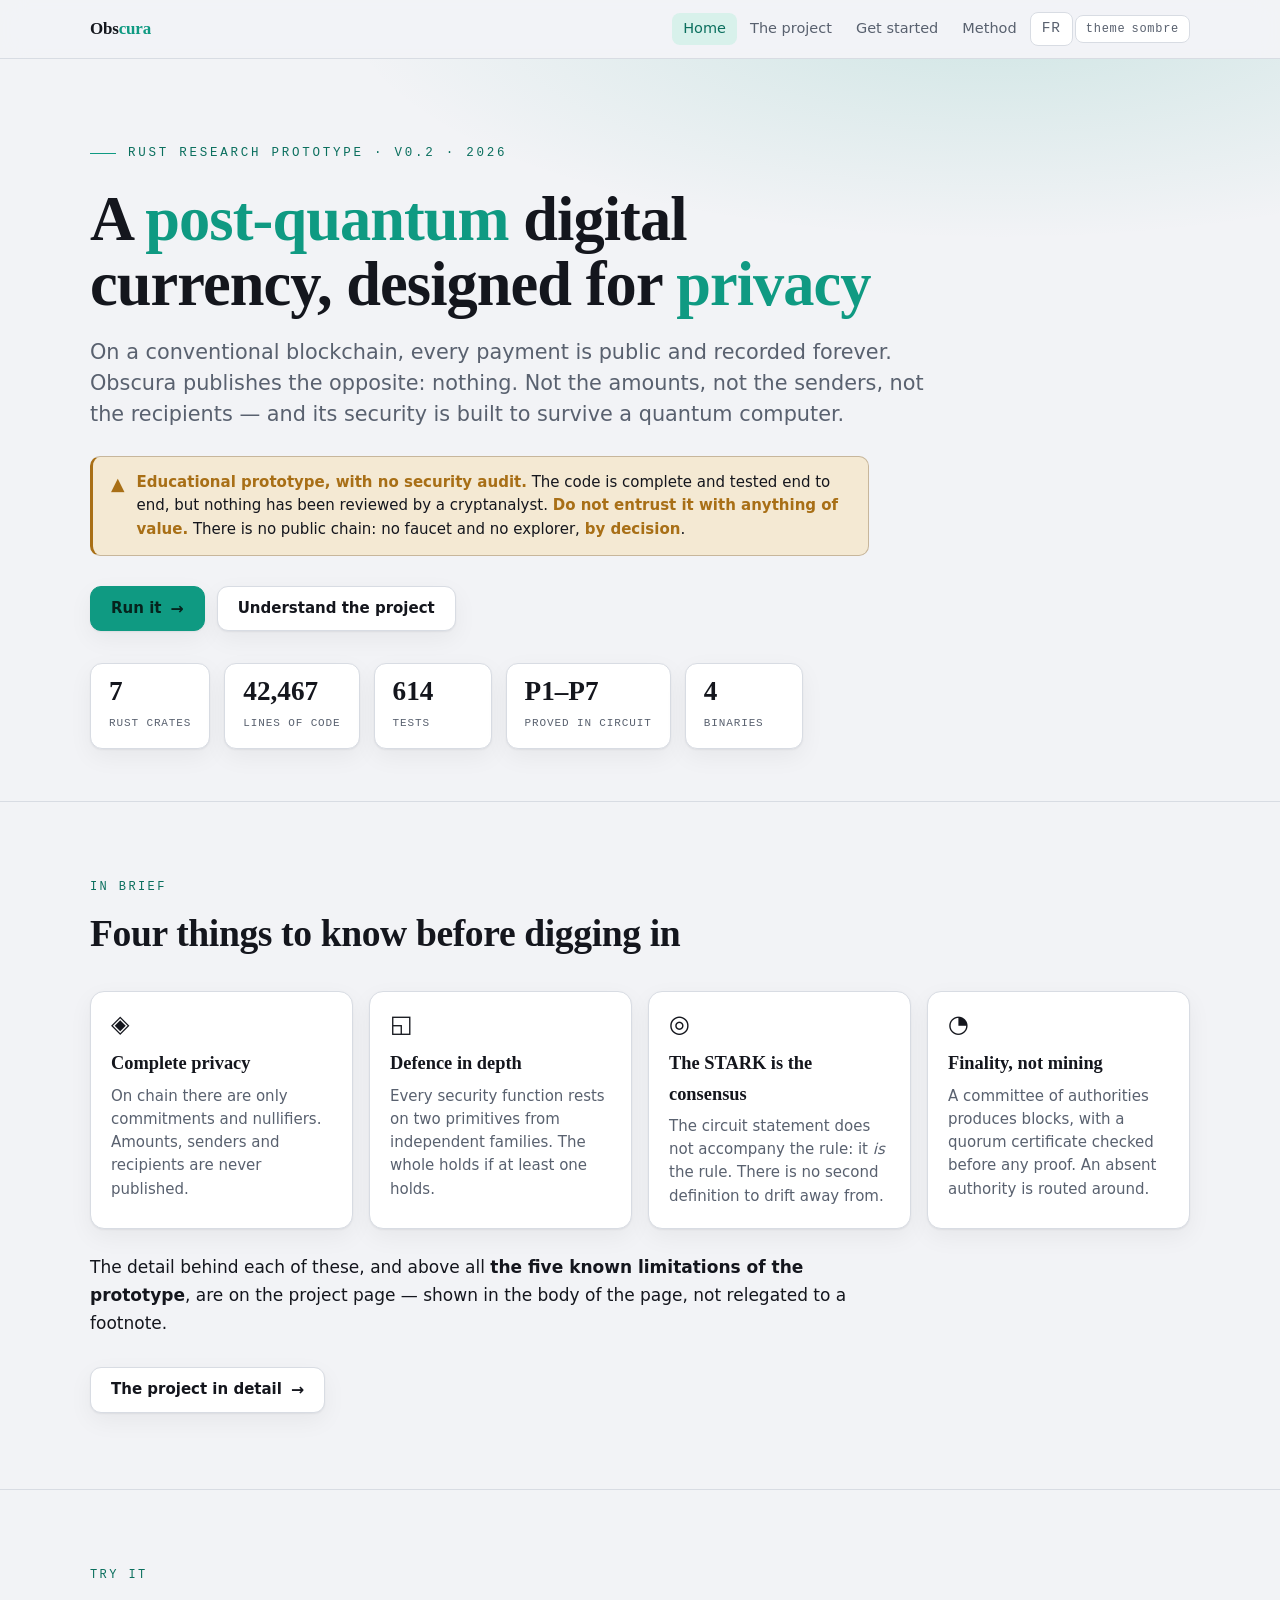
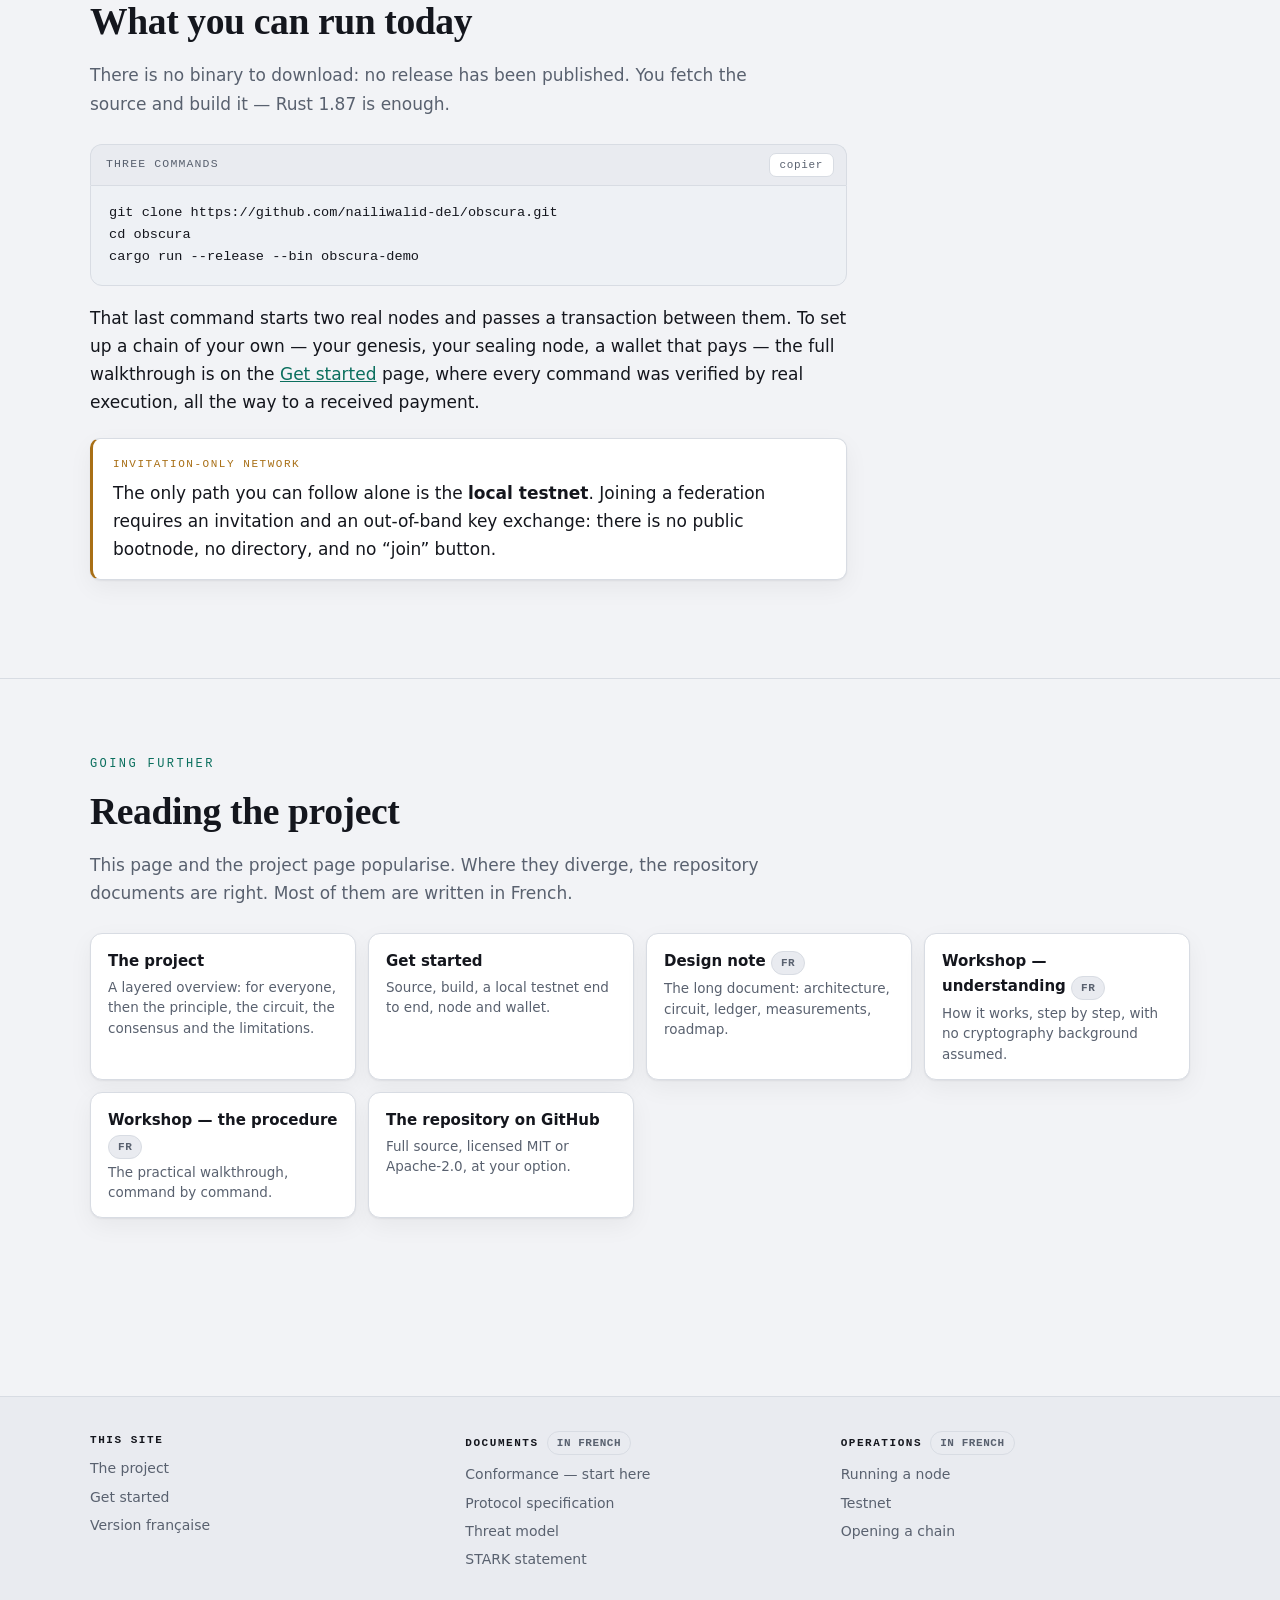
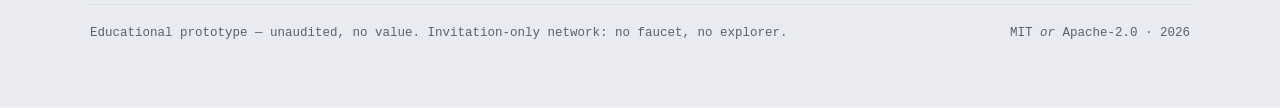
==== commit 4769ade3: "feat(site): page Méthode bilingue — un p = 0,019 qui devient p = 0,39 Le site affirmait la séparatio" ====
--- a/docs/en/index.html
+++ b/docs/en/index.html
@@ -21,6 +21,7 @@
       <a href="index.html" aria-current="page">Home</a>
       <a href="obscura.html">The project</a>
       <a href="start.html">Get started</a>
+      <a href="method.html">Method</a>
       <a class="ctrl" href="../index.html" hreflang="fr" lang="fr">FR</a>
       <button type="button" class="ctrl" data-theme-toggle aria-pressed="false">
         theme <span data-theme-label>dark</span>
--- a/docs/assets/site.css
+++ b/docs/assets/site.css
@@ -16,6 +16,7 @@
   --done:#0f8f6c; --pending:#8b94a2; --code-bg:#eef1f5;
   --shadow:0 1px 2px rgba(20,22,29,.06),0 8px 24px rgba(20,22,29,.05);
   --on-accent:#06231d;
+  --serie-a:#a86f16; --serie-b:#0f9a82; /* series graphiques, validees CVD */
 }
 @media (prefers-color-scheme:dark){
   :root{
@@ -25,6 +26,7 @@
     --done:#33c99a; --pending:#69727f; --code-bg:#161a22;
     --shadow:0 1px 2px rgba(0,0,0,.4),0 10px 30px rgba(0,0,0,.35);
     --on-accent:#06231d;
+    --serie-a:#bc8b39; --serie-b:#1da487; /* series graphiques, validees CVD */
   }
 }
 :root[data-theme="light"]{
@@ -34,6 +36,7 @@
   --done:#0f8f6c; --pending:#8b94a2; --code-bg:#eef1f5;
   --shadow:0 1px 2px rgba(20,22,29,.06),0 8px 24px rgba(20,22,29,.05);
   --on-accent:#06231d;
+  --serie-a:#a86f16; --serie-b:#0f9a82; /* series graphiques, validees CVD */
 }
 :root[data-theme="dark"]{
   --ink:#e7eaf1; --paper:#0c0e13; --surface:#14171f; --surface-2:#1b1f2a;
@@ -42,6 +45,7 @@
   --done:#33c99a; --pending:#69727f; --code-bg:#161a22;
   --shadow:0 1px 2px rgba(0,0,0,.4),0 10px 30px rgba(0,0,0,.35);
   --on-accent:#06231d;
+  --serie-a:#bc8b39; --serie-b:#1da487; /* series graphiques, validees CVD */
 }
 
 *{box-sizing:border-box}
